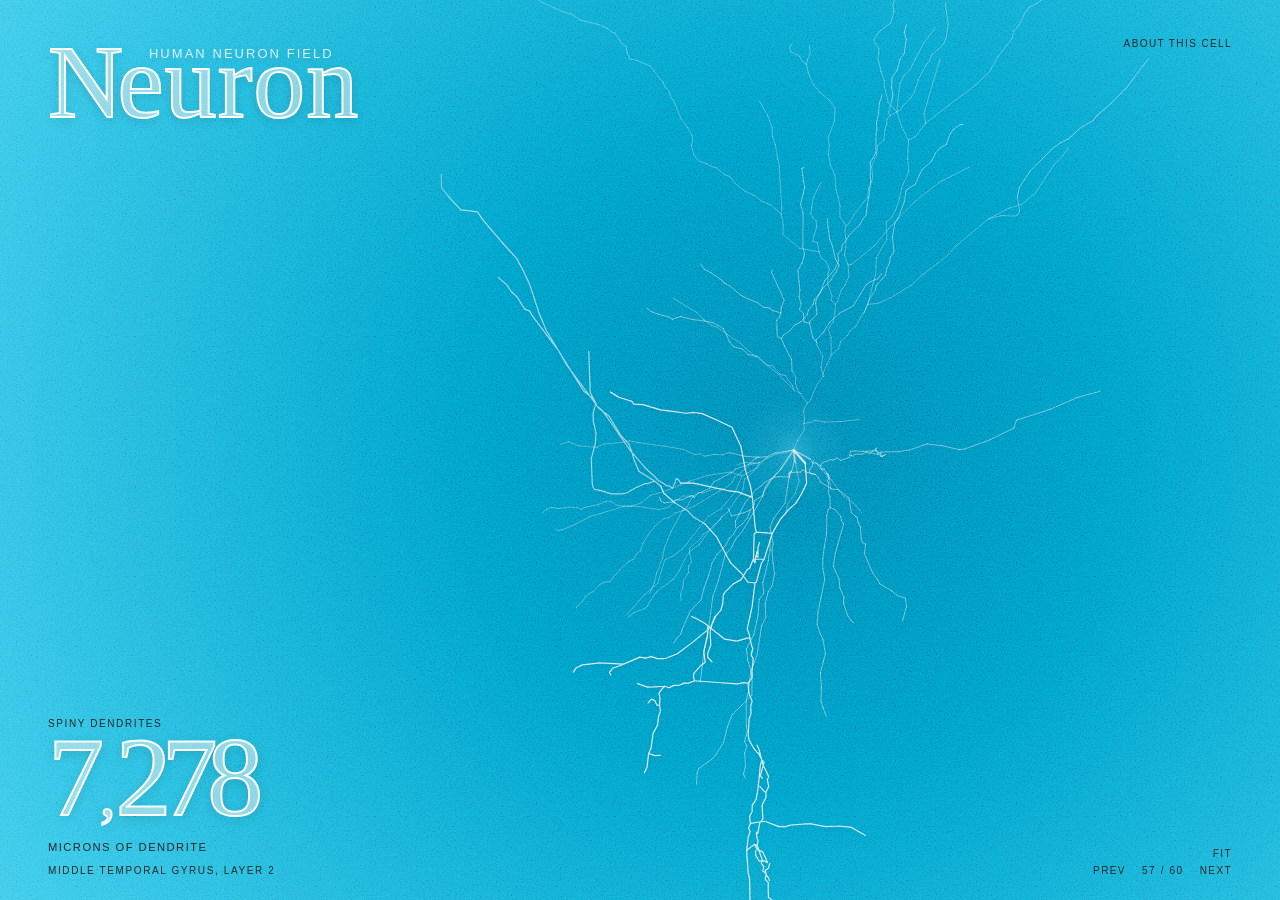
==== index.html @ 1ee70609 "15% dark drop shadow on big titles Co-Authored-By: Claude Sonnet 5.5 <noreply@anthropic.com> Claude-" ====
<!doctype html>
<html lang="en">
<head>
<meta charset="utf-8">
<meta name="viewport" content="width=device-width, initial-scale=1, viewport-fit=cover">
<meta name="theme-color" content="#00b3dc">
<title>Neuron — real human neurons, drawn from open data</title>
<meta name="description" content="Real human neurons, reconstructed by researchers and drawn here from open data. Credits on every cell.">
<link rel="icon" href="data:,">
<link rel="stylesheet" href="style.css?v=29">
</head>
<body>
<main class="neuron-app">
  <canvas id="field" aria-label="A human neuron drawn in three dimensions. Drag to rotate."></canvas>
  <div class="grain" aria-hidden="true"></div>
  <div class="vignette" aria-hidden="true"></div>

  <header class="masthead">
    <h1>N<span class="rest">euron<span class="eyebrow">Human neuron field</span></span></h1>
  </header>

  <div class="topright">
    <button class="link" id="about" aria-expanded="false" aria-controls="credit">About this cell</button>
  </div>

  <section class="reading" aria-live="polite">
    <p class="location" id="celltype">Loading</p>
    <div class="primary-reading">
      <span class="length" id="length">—</span>
      <span class="unit">microns of dendrite</span>
    </div>
    <p class="trend" id="region"></p>
  </section>

  <aside class="credit" id="credit" hidden>
    <button class="close" id="closeCredit" aria-label="Close">Close</button>
    <p class="eyebrow">Credit</p>
    <dl id="creditList"></dl>
    <p class="fine" id="creditFine"></p>
  </aside>

  <footer class="footer">
    <button class="link" id="fit" aria-label="Fit the whole cell on screen">Fit</button>
    <span class="controls">
      <button class="link" id="prev" aria-label="Previous cell">Prev</button>
      <span id="count"></span>
      <button class="link" id="next" aria-label="Next cell">Next</button>
    </span>
  </footer>

  <p class="offline-notice" id="offline" hidden>Could not load the neuron data. Try again in a moment.</p>
  <noscript><p class="no-script">Neuron needs JavaScript enabled to draw the cells.</p></noscript>
</main>
<script src="app.js?v=29"></script>
</body>
</html>
---- style.css ----
:root{--orange:#ffffff;
  --blue:#00b3dc;--blue-deep:#008eb7;--blue-light:#30c7e7;
  --white:#fff;--white-soft:rgba(255,255,255,.82);--white-muted:rgba(255,255,255,.64);
  --white-faint:rgba(255,255,255,.32);--line:rgba(255,255,255,.34);
  --safe-top:max(1.5rem,env(safe-area-inset-top));--safe-bottom:max(1.35rem,env(safe-area-inset-bottom));
}
*{box-sizing:border-box}
html,body{margin:0;height:100%;background:var(--blue);color:var(--white);
  font-family:"Helvetica Neue",Helvetica,Arial,sans-serif;-webkit-font-smoothing:antialiased;overflow:hidden}
.neuron-app{position:fixed;inset:0;overflow:hidden;
  background:radial-gradient(circle at 62% 50%,rgba(255,255,255,.2) 0%,rgba(255,255,255,.05) 31%,transparent 67%),
  linear-gradient(158deg,#00b3dc 0%,#00a8d3 47%,#008eb7 100%)}
#field{position:absolute;inset:0;width:100%;height:100%;touch-action:none;cursor:grab}
#field:active{cursor:grabbing}
.grain{position:absolute;inset:0;z-index:3;pointer-events:none;opacity:.075;mix-blend-mode:soft-light;
  background-image:url("data:image/svg+xml,%3Csvg xmlns='http://www.w3.org/2000/svg' width='220' height='220'%3E%3Cfilter id='n'%3E%3CfeTurbulence type='fractalNoise' baseFrequency='.85' numOctaves='4' stitchTiles='stitch'/%3E%3C/filter%3E%3Crect width='100%25' height='100%25' filter='url(%23n)' opacity='.9'/%3E%3C/svg%3E")}
.vignette{position:absolute;inset:0;z-index:2;pointer-events:none;
  background:linear-gradient(180deg,rgba(0,87,117,.21) 0%,rgba(0,147,185,.02) 25%,transparent 54%,rgba(0,82,109,.25) 100%),
  radial-gradient(circle at center,transparent 45%,rgba(0,86,114,.17) 100%)}
.eyebrow,.location,.unit,.footer,.trend,.next-event,.offline-notice,.link,.credit dt{
  font-size:.625rem;font-weight:500;letter-spacing:.16em;line-height:1.5;text-transform:uppercase;color:var(--white-muted)}
.masthead{position:absolute;z-index:4;top:calc(var(--safe-top) + .55rem);left:1.5rem;pointer-events:none;}
h1 .rest{position:relative;display:inline-block}
h1 .eyebrow{position:absolute;left:0;bottom:72.5%;font-size:.14em;white-space:nowrap;color:var(--white-soft);font-family:"Helvetica Neue",Helvetica,Arial,sans-serif;letter-spacing:.16em;line-height:1;margin:0}
.topright{position:absolute;z-index:4;top:calc(var(--safe-top) + .55rem);right:1.5rem}
.topright .link{white-space:nowrap;text-align:right;margin:0;padding:0;min-height:0}
h1,.length{font-family:Georgia,"Times New Roman",serif;font-weight:400;margin:0;color:var(--orange)}
h1{font-size:clamp(3rem,13vw,6.5rem);letter-spacing:-.055em;line-height:.9;margin-top:.15rem}
.reading{position:absolute;z-index:4;left:1.5rem;bottom:var(--safe-bottom);width:min(19rem,calc(100% - 3rem));pointer-events:none}
.location{margin:0 0 .15rem;color:var(--white-muted)}
.primary-reading{display:flex;flex-direction:column;align-items:flex-start;gap:.6rem}
.length{font-size:clamp(4.5rem,21vw,7rem);letter-spacing:-.09em;line-height:.78;font-variant-numeric:tabular-nums}
.unit{font-size:.7rem;letter-spacing:.13em;margin:0;position:relative;top:.5rem}
.trend{max-width:calc(100vw - 12rem);margin:1rem 0 0;color:var(--white-soft)}
.next-event{margin-top:1.3rem;padding-top:.7rem;border-top:1px solid var(--line);display:flex;flex-direction:column;gap:.55rem}
.link{background:none;border:0;padding:.25rem 0;font:inherit;font-size:.625rem;font-weight:500;letter-spacing:.14em;
  text-transform:uppercase;color:var(--white-muted);cursor:pointer;text-align:left;min-height:2rem}
.link:hover,.link[aria-expanded="true"]{color:var(--white)}
.link:focus-visible,.close:focus-visible,a:focus-visible{outline:1px solid var(--white);outline-offset:3px}
.footer{position:absolute;z-index:4;right:1.5rem;bottom:var(--safe-bottom);display:flex;flex-direction:column;align-items:flex-end;gap:.15rem;text-align:right}
.controls{display:flex;gap:1rem;align-items:center}
.credit{position:absolute;z-index:5;left:1.5rem;right:1.5rem;bottom:calc(var(--safe-bottom) + 4.2rem);max-height:62vh;overflow:auto;
  padding:1rem 1.1rem 1.1rem;border:1px solid rgba(255,255,255,.36);background:rgba(0,119,154,.35);
  backdrop-filter:blur(8px);-webkit-backdrop-filter:blur(8px);color:var(--white-soft);font-size:.8rem;line-height:1.5}
.credit[hidden]{display:none}
.reading{transition:opacity .35s}
.neuron-app.open .reading{opacity:0;pointer-events:none}
.credit .eyebrow{margin:0 0 .6rem}
.credit dl{margin:0;display:grid;grid-template-columns:7.5rem 1fr;gap:.45rem .9rem}
.credit dt{padding-top:.15rem}.credit dd{margin:0;color:var(--white)}
.credit a{color:var(--white);text-decoration:underline;text-underline-offset:3px;text-decoration-color:var(--white-faint)}
.credit .fine{margin:.9rem 0 0;font-size:.7rem;color:var(--white-muted)}
.close{position:absolute;top:.6rem;right:.8rem;background:none;border:0;color:var(--white-muted);font:inherit;font-size:.625rem;
  letter-spacing:.14em;text-transform:uppercase;cursor:pointer}
.offline-notice{position:absolute;z-index:5;left:1.5rem;bottom:calc(var(--safe-bottom) + 3.1rem);padding:.7rem .8rem;
  border:1px solid rgba(255,255,255,.36);background:rgba(0,119,154,.35);color:var(--white-soft);backdrop-filter:blur(8px)}
.offline-notice[hidden]{display:none}
.no-script{position:absolute;z-index:9;margin:1rem;padding:1rem;background:#fff;color:#008eb7;font-size:.85rem;line-height:1.45}
@media (min-width:700px){
  .trend{max-width:none}
  .reading{width:min(19rem,calc(100% - 6rem))}.masthead,.reading{left:3rem}.footer{right:3rem}.topright{right:3rem}
  .credit{left:auto;right:3rem;width:min(28rem,calc(100% - 6rem));bottom:auto;top:50%;transform:translateY(-45%);max-height:70vh}
  .offline-notice{bottom:calc(var(--safe-bottom) + 3.4rem);left:3rem;max-width:29rem}
}
@media (prefers-reduced-motion:reduce){*{transition-duration:.01ms!important;animation-duration:.01ms!important;animation-iteration-count:1!important}}

h1,.length{text-shadow:none}
.length .comma{font-size:.55em;letter-spacing:0;margin-left:.1em}
h1 .rest{letter-spacing:.01em}
.footer .link{min-height:0;padding:0}
h1,.length{color:rgba(255,255,255,.5);-webkit-text-stroke:1px #fff;paint-order:stroke fill}
h1 .eyebrow{-webkit-text-stroke:0}
h1,.length{-webkit-text-stroke:2px #fff;paint-order:fill stroke}
.grain{opacity:.28;mix-blend-mode:overlay}
.grain{background-image:url("data:image/svg+xml,%3Csvg xmlns='http://www.w3.org/2000/svg' width='240' height='240'%3E%3Cfilter id='n'%3E%3CfeTurbulence type='fractalNoise' baseFrequency='.8' numOctaves='3' stitchTiles='stitch'/%3E%3CfeColorMatrix values='1.8 0 0 0 -.4 1.8 0 0 0 -.4 1.8 0 0 0 -.4 0 0 0 0 1'/%3E%3C/filter%3E%3Crect width='100%25' height='100%25' filter='url(%23n)'/%3E%3C/svg%3E");opacity:.22;mix-blend-mode:overlay}
#fit{color:transparent;-webkit-text-fill-color:transparent;background:linear-gradient(105deg,rgba(255,255,255,.55) 40%,#fff 50%,rgba(255,255,255,.55) 60%) 100% 0/250% 100% no-repeat;-webkit-background-clip:text;background-clip:text;animation:fitsweep 3.4s ease-in-out infinite}
#fit:hover{background-position:0 0;animation:none;-webkit-text-fill-color:#fff}
@keyframes fitsweep{0%,35%{background-position:100% 0}80%,100%{background-position:0 0}}
.location,.unit,.trend,.footer,.footer .link,.topright .link{color:#282828}
.link:hover,.link[aria-expanded="true"]{color:#000}
#fit{background:linear-gradient(105deg,#282828 40%,#fff 50%,#282828 60%) 100% 0/250% 100% no-repeat;-webkit-background-clip:text;background-clip:text;color:transparent;-webkit-text-fill-color:transparent}
#fit:hover{background-position:0 0;animation:none;-webkit-text-fill-color:#000}
.neuron-app{background:radial-gradient(circle at 50% 34%,#0088b3 0%,#009fc9 40%,#1fc0e6 100%)}
.vignette{background:radial-gradient(circle at 50% 34%,transparent 35%,rgba(255,255,255,.12) 100%)}
@media (min-width:700px){.neuron-app{background:radial-gradient(circle at 62% 50%,#0088b3 0%,#009fc9 38%,#25c3e8 100%)}.vignette{background:radial-gradient(circle at 62% 50%,transparent 35%,rgba(255,255,255,.12) 100%)}}
h1,.length{text-shadow:0 .03em .1em rgba(0,0,0,.15)}
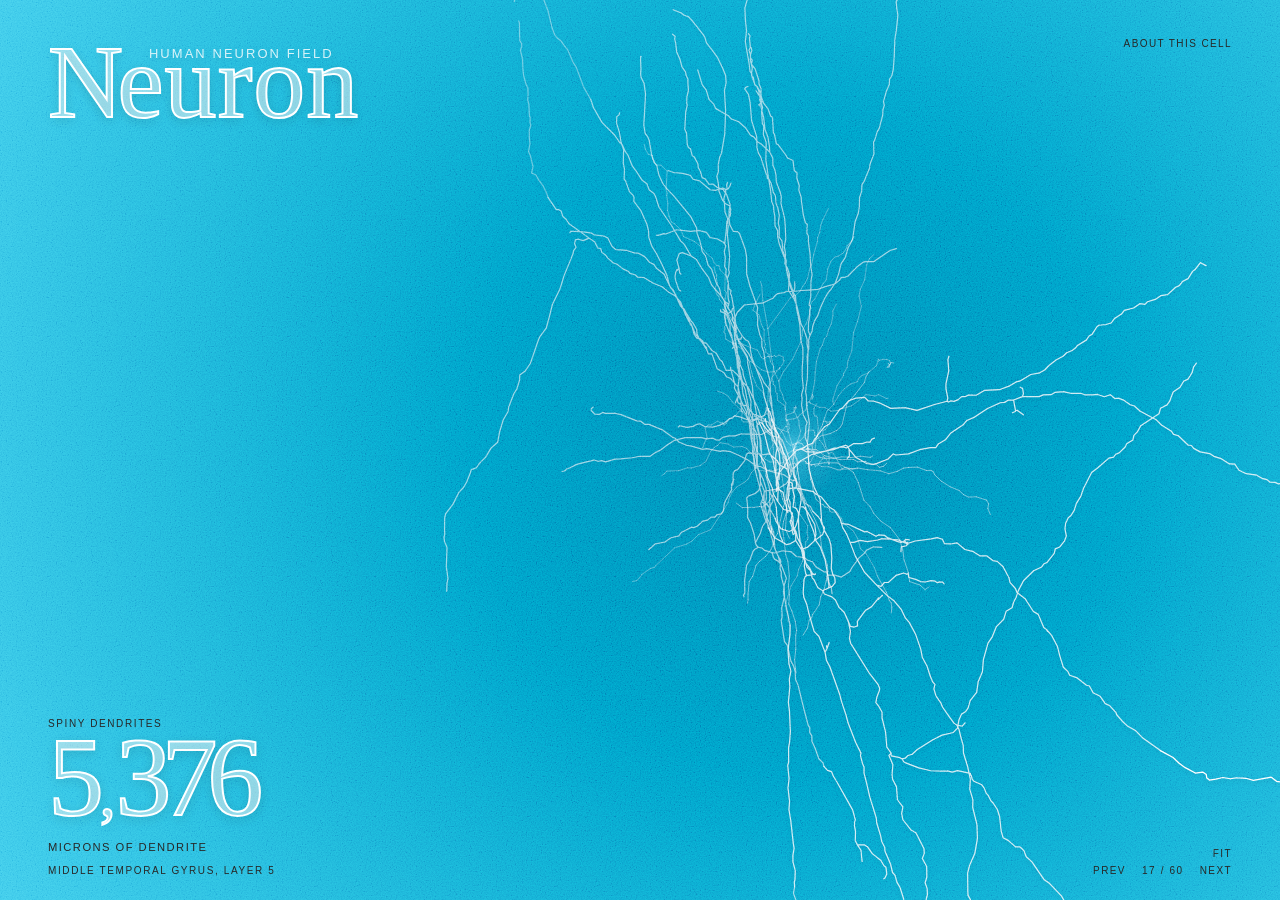
==== commit 768a7935: "Increase soma glow opacity Co-Authored-By: Claude Sonnet 5.5 <noreply@anthropic.com> Claude-Session:" ====
--- a/index.html
+++ b/index.html
@@ -7,7 +7,7 @@
 <title>Neuron — real human neurons, drawn from open data</title>
 <meta name="description" content="Real human neurons, reconstructed by researchers and drawn here from open data. Credits on every cell.">
 <link rel="icon" href="data:,">
-<link rel="stylesheet" href="style.css?v=29">
+<link rel="stylesheet" href="style.css?v=30">
 </head>
 <body>
 <main class="neuron-app">
@@ -51,6 +51,6 @@
   <p class="offline-notice" id="offline" hidden>Could not load the neuron data. Try again in a moment.</p>
   <noscript><p class="no-script">Neuron needs JavaScript enabled to draw the cells.</p></noscript>
 </main>
-<script src="app.js?v=29"></script>
+<script src="app.js?v=30"></script>
 </body>
 </html>
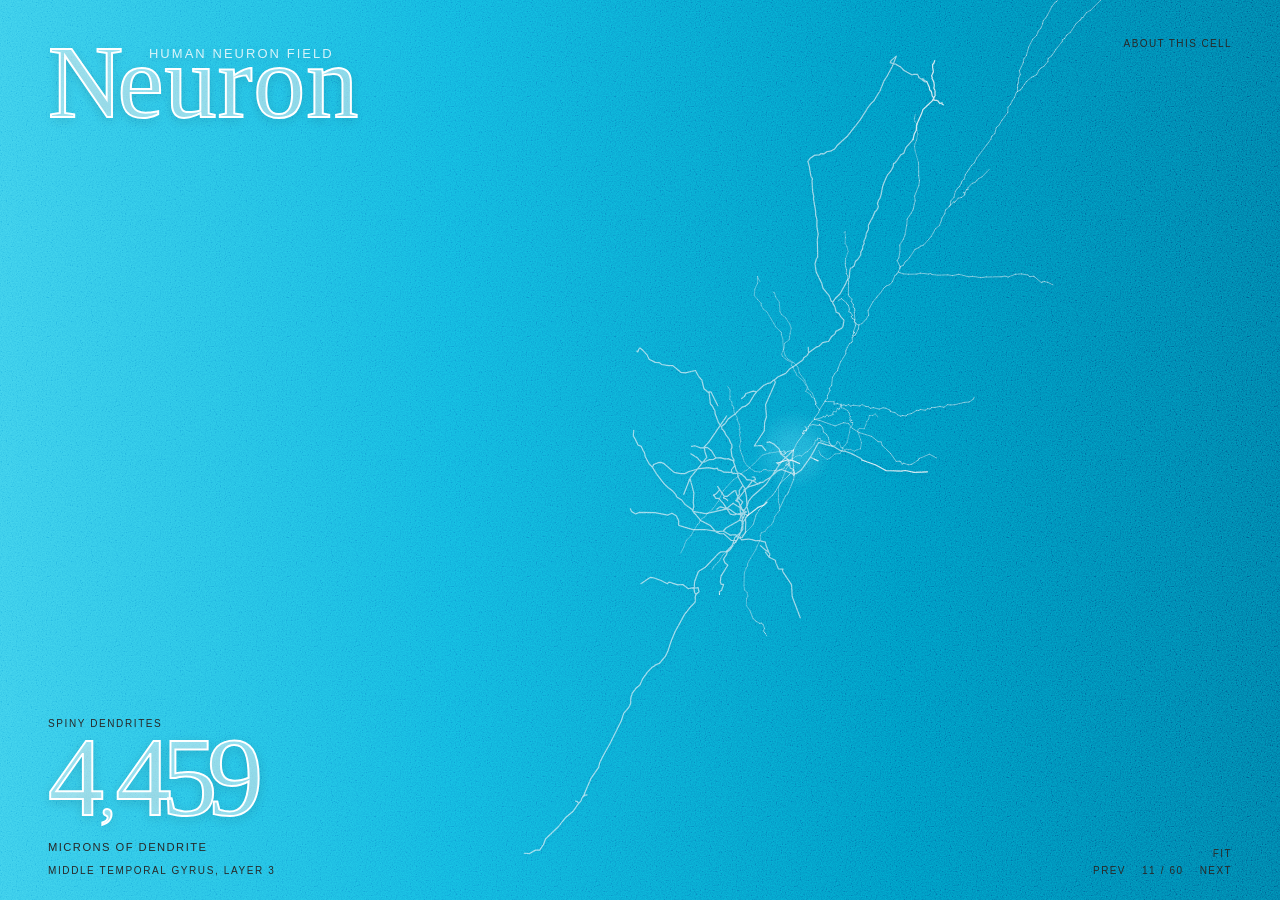
==== commit 8d3cd34f: "Linear light-left to dark-right background; softer glow Co-Authored-By: Claude Sonnet 5.5 <noreply@a" ====
--- a/index.html
+++ b/index.html
@@ -7,7 +7,7 @@
 <title>Neuron — real human neurons, drawn from open data</title>
 <meta name="description" content="Real human neurons, reconstructed by researchers and drawn here from open data. Credits on every cell.">
 <link rel="icon" href="data:,">
-<link rel="stylesheet" href="style.css?v=30">
+<link rel="stylesheet" href="style.css?v=31">
 </head>
 <body>
 <main class="neuron-app">
@@ -51,6 +51,6 @@
   <p class="offline-notice" id="offline" hidden>Could not load the neuron data. Try again in a moment.</p>
   <noscript><p class="no-script">Neuron needs JavaScript enabled to draw the cells.</p></noscript>
 </main>
-<script src="app.js?v=30"></script>
+<script src="app.js?v=31"></script>
 </body>
 </html>
--- a/style.css
+++ b/style.css
@@ -84,3 +84,6 @@
 .vignette{background:radial-gradient(circle at 50% 34%,transparent 35%,rgba(255,255,255,.12) 100%)}
 @media (min-width:700px){.neuron-app{background:radial-gradient(circle at 62% 50%,#0088b3 0%,#009fc9 38%,#25c3e8 100%)}.vignette{background:radial-gradient(circle at 62% 50%,transparent 35%,rgba(255,255,255,.12) 100%)}}
 h1,.length{text-shadow:0 .03em .1em rgba(0,0,0,.15)}
+.neuron-app,.vignette{background:none}
+.neuron-app{background:linear-gradient(90deg,#3acbea 0%,#13b4de 35%,#0096c2 70%,#007ea8 100%)}
+@media (min-width:700px){.neuron-app{background:linear-gradient(90deg,#3acbea 0%,#13b4de 35%,#0096c2 70%,#007ea8 100%)}.vignette{background:none}}
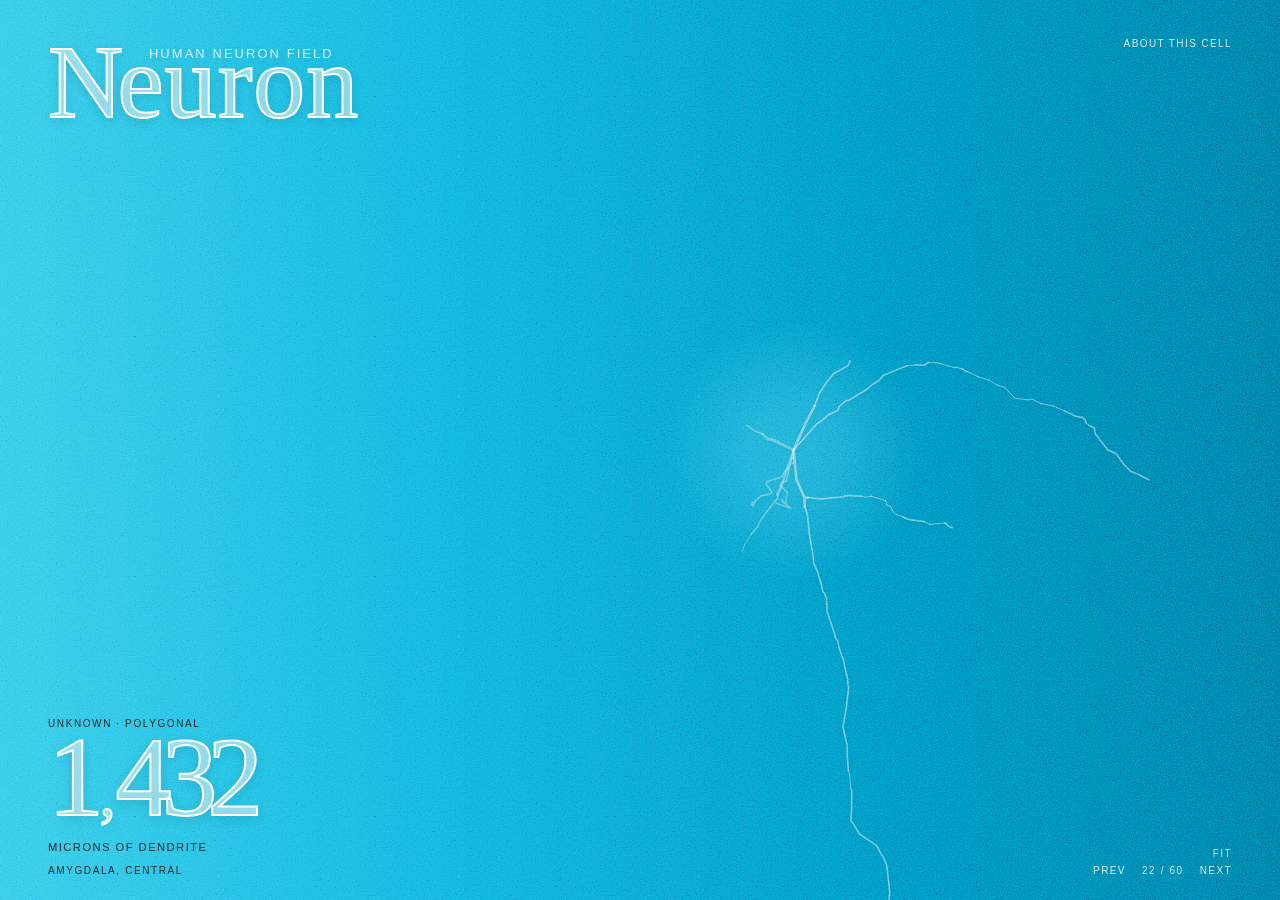
==== commit 247e963f: "Right-side labels to near-white for contrast on darker blue Co-Authored-By: Claude Sonnet 5.5 <norep" ====
--- a/index.html
+++ b/index.html
@@ -7,7 +7,7 @@
 <title>Neuron — real human neurons, drawn from open data</title>
 <meta name="description" content="Real human neurons, reconstructed by researchers and drawn here from open data. Credits on every cell.">
 <link rel="icon" href="data:,">
-<link rel="stylesheet" href="style.css?v=31">
+<link rel="stylesheet" href="style.css?v=32">
 </head>
 <body>
 <main class="neuron-app">
@@ -51,6 +51,6 @@
   <p class="offline-notice" id="offline" hidden>Could not load the neuron data. Try again in a moment.</p>
   <noscript><p class="no-script">Neuron needs JavaScript enabled to draw the cells.</p></noscript>
 </main>
-<script src="app.js?v=31"></script>
+<script src="app.js?v=32"></script>
 </body>
 </html>
--- a/style.css
+++ b/style.css
@@ -87,3 +87,7 @@
 .neuron-app,.vignette{background:none}
 .neuron-app{background:linear-gradient(90deg,#3acbea 0%,#13b4de 35%,#0096c2 70%,#007ea8 100%)}
 @media (min-width:700px){.neuron-app{background:linear-gradient(90deg,#3acbea 0%,#13b4de 35%,#0096c2 70%,#007ea8 100%)}.vignette{background:none}}
+.footer,.footer .link,.topright .link{color:rgba(255,255,255,.86)}
+.link:hover,.link[aria-expanded="true"]{color:#fff}
+#fit{background:linear-gradient(105deg,rgba(255,255,255,.7) 40%,#fff 50%,rgba(255,255,255,.7) 60%) 100% 0/250% 100% no-repeat;-webkit-background-clip:text;background-clip:text;color:transparent;-webkit-text-fill-color:transparent}
+#fit:hover{background-position:0 0;animation:none;-webkit-text-fill-color:#fff}
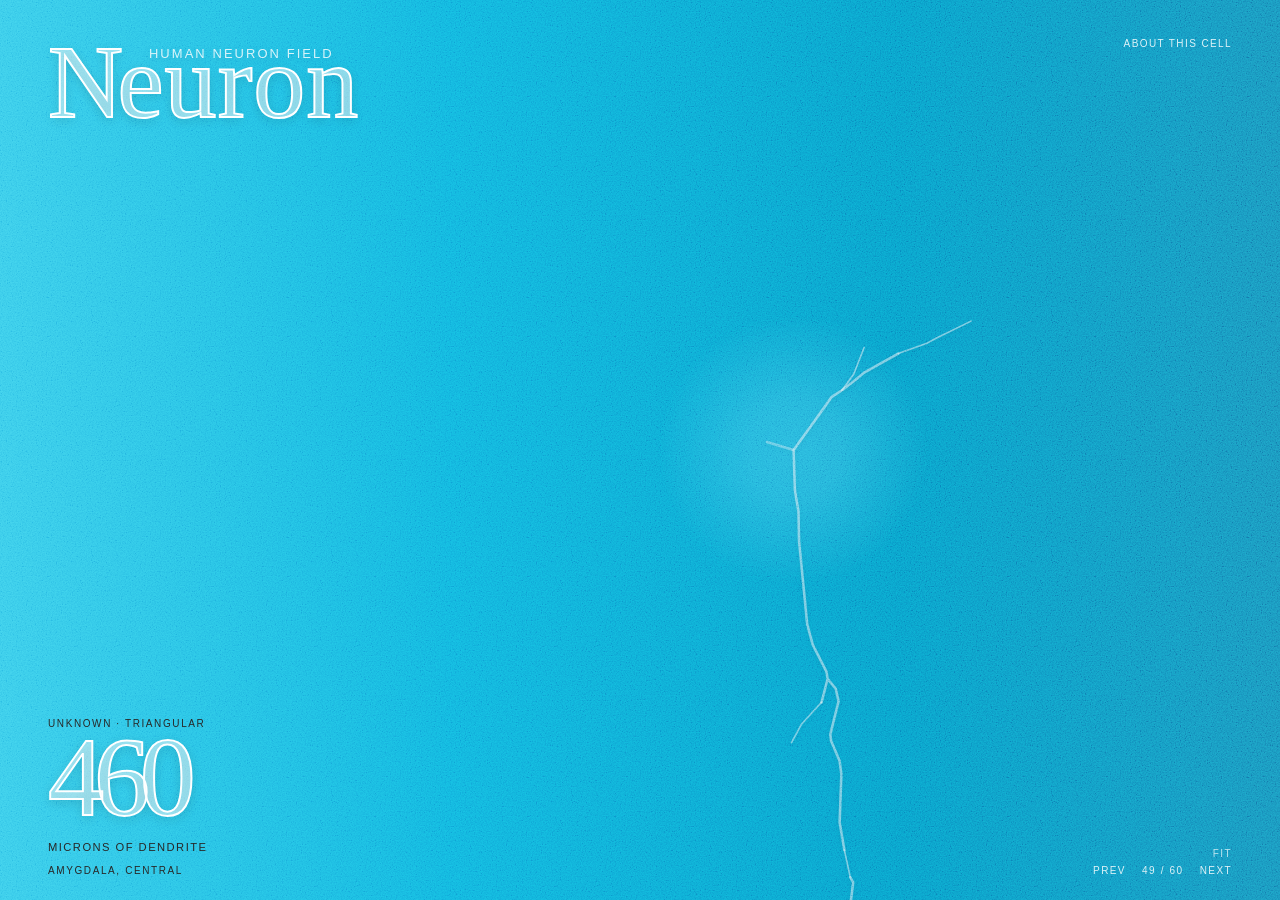
==== commit 691bc204: "Lighten right side of background a tad Co-Authored-By: Claude Sonnet 5.5 <noreply@anthropic.com> Cla" ====
--- a/index.html
+++ b/index.html
@@ -7,7 +7,7 @@
 <title>Neuron — real human neurons, drawn from open data</title>
 <meta name="description" content="Real human neurons, reconstructed by researchers and drawn here from open data. Credits on every cell.">
 <link rel="icon" href="data:,">
-<link rel="stylesheet" href="style.css?v=32">
+<link rel="stylesheet" href="style.css?v=33">
 </head>
 <body>
 <main class="neuron-app">
@@ -51,6 +51,6 @@
   <p class="offline-notice" id="offline" hidden>Could not load the neuron data. Try again in a moment.</p>
   <noscript><p class="no-script">Neuron needs JavaScript enabled to draw the cells.</p></noscript>
 </main>
-<script src="app.js?v=32"></script>
+<script src="app.js?v=33"></script>
 </body>
 </html>
--- a/style.css
+++ b/style.css
@@ -85,8 +85,8 @@
 @media (min-width:700px){.neuron-app{background:radial-gradient(circle at 62% 50%,#0088b3 0%,#009fc9 38%,#25c3e8 100%)}.vignette{background:radial-gradient(circle at 62% 50%,transparent 35%,rgba(255,255,255,.12) 100%)}}
 h1,.length{text-shadow:0 .03em .1em rgba(0,0,0,.15)}
 .neuron-app,.vignette{background:none}
-.neuron-app{background:linear-gradient(90deg,#3acbea 0%,#13b4de 35%,#0096c2 70%,#007ea8 100%)}
-@media (min-width:700px){.neuron-app{background:linear-gradient(90deg,#3acbea 0%,#13b4de 35%,#0096c2 70%,#007ea8 100%)}.vignette{background:none}}
+.neuron-app{background:linear-gradient(90deg,#3acbea 0%,#13b4de 35%,#0a9fca 70%,#1a94bd 100%)}
+@media (min-width:700px){.neuron-app{background:linear-gradient(90deg,#3acbea 0%,#13b4de 35%,#0a9fca 70%,#1a94bd 100%)}.vignette{background:none}}
 .footer,.footer .link,.topright .link{color:rgba(255,255,255,.86)}
 .link:hover,.link[aria-expanded="true"]{color:#fff}
 #fit{background:linear-gradient(105deg,rgba(255,255,255,.7) 40%,#fff 50%,rgba(255,255,255,.7) 60%) 100% 0/250% 100% no-repeat;-webkit-background-clip:text;background-clip:text;color:transparent;-webkit-text-fill-color:transparent}
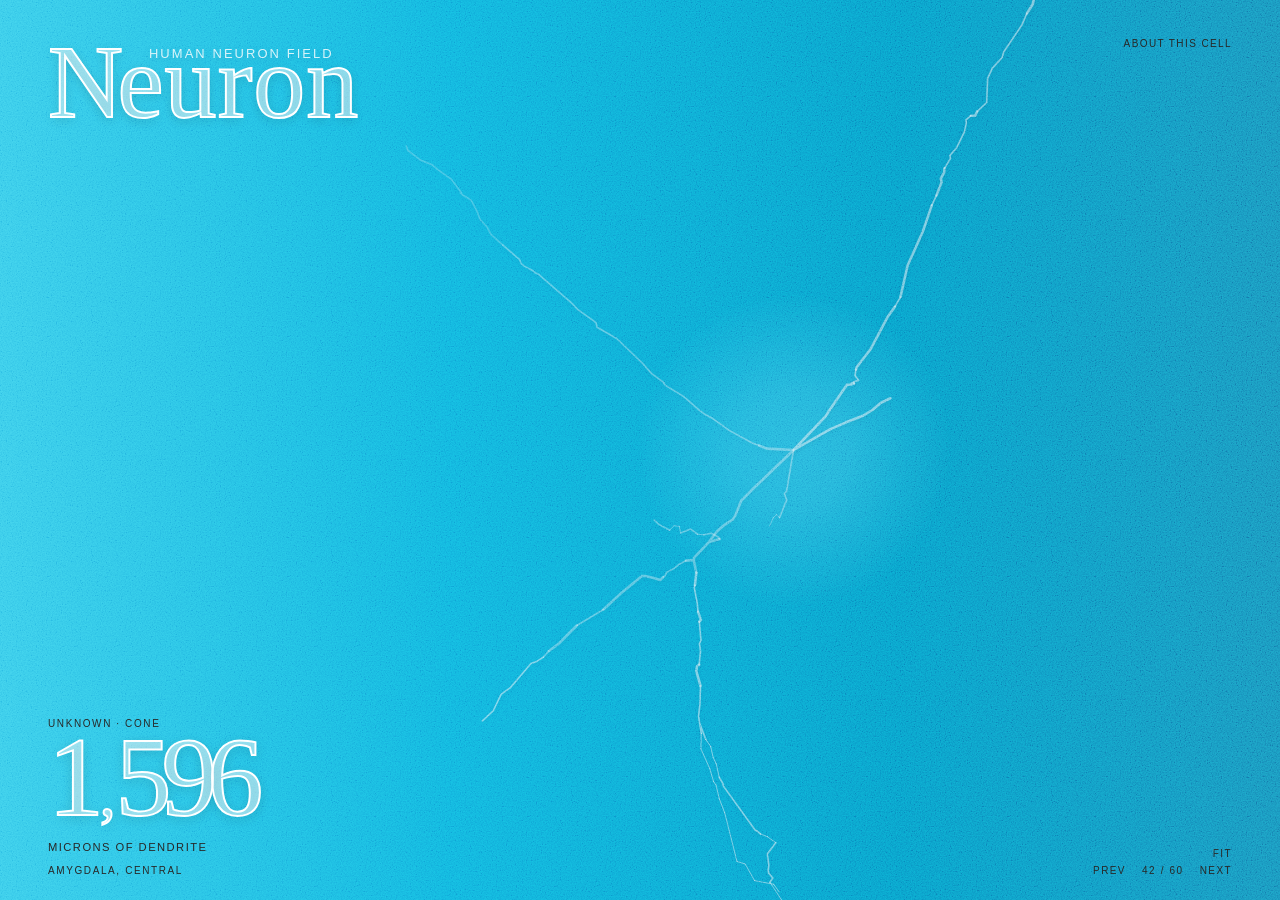
==== commit efa68956: "Restore dark grey right-side text Co-Authored-By: Claude Sonnet 5.5 <noreply@anthropic.com> Claude-S" ====
--- a/index.html
+++ b/index.html
@@ -7,7 +7,7 @@
 <title>Neuron — real human neurons, drawn from open data</title>
 <meta name="description" content="Real human neurons, reconstructed by researchers and drawn here from open data. Credits on every cell.">
 <link rel="icon" href="data:,">
-<link rel="stylesheet" href="style.css?v=33">
+<link rel="stylesheet" href="style.css?v=34">
 </head>
 <body>
 <main class="neuron-app">
@@ -51,6 +51,6 @@
   <p class="offline-notice" id="offline" hidden>Could not load the neuron data. Try again in a moment.</p>
   <noscript><p class="no-script">Neuron needs JavaScript enabled to draw the cells.</p></noscript>
 </main>
-<script src="app.js?v=33"></script>
+<script src="app.js?v=34"></script>
 </body>
 </html>
--- a/style.css
+++ b/style.css
@@ -87,7 +87,3 @@
 .neuron-app,.vignette{background:none}
 .neuron-app{background:linear-gradient(90deg,#3acbea 0%,#13b4de 35%,#0a9fca 70%,#1a94bd 100%)}
 @media (min-width:700px){.neuron-app{background:linear-gradient(90deg,#3acbea 0%,#13b4de 35%,#0a9fca 70%,#1a94bd 100%)}.vignette{background:none}}
-.footer,.footer .link,.topright .link{color:rgba(255,255,255,.86)}
-.link:hover,.link[aria-expanded="true"]{color:#fff}
-#fit{background:linear-gradient(105deg,rgba(255,255,255,.7) 40%,#fff 50%,rgba(255,255,255,.7) 60%) 100% 0/250% 100% no-repeat;-webkit-background-clip:text;background-clip:text;color:transparent;-webkit-text-fill-color:transparent}
-#fit:hover{background-position:0 0;animation:none;-webkit-text-fill-color:#fff}
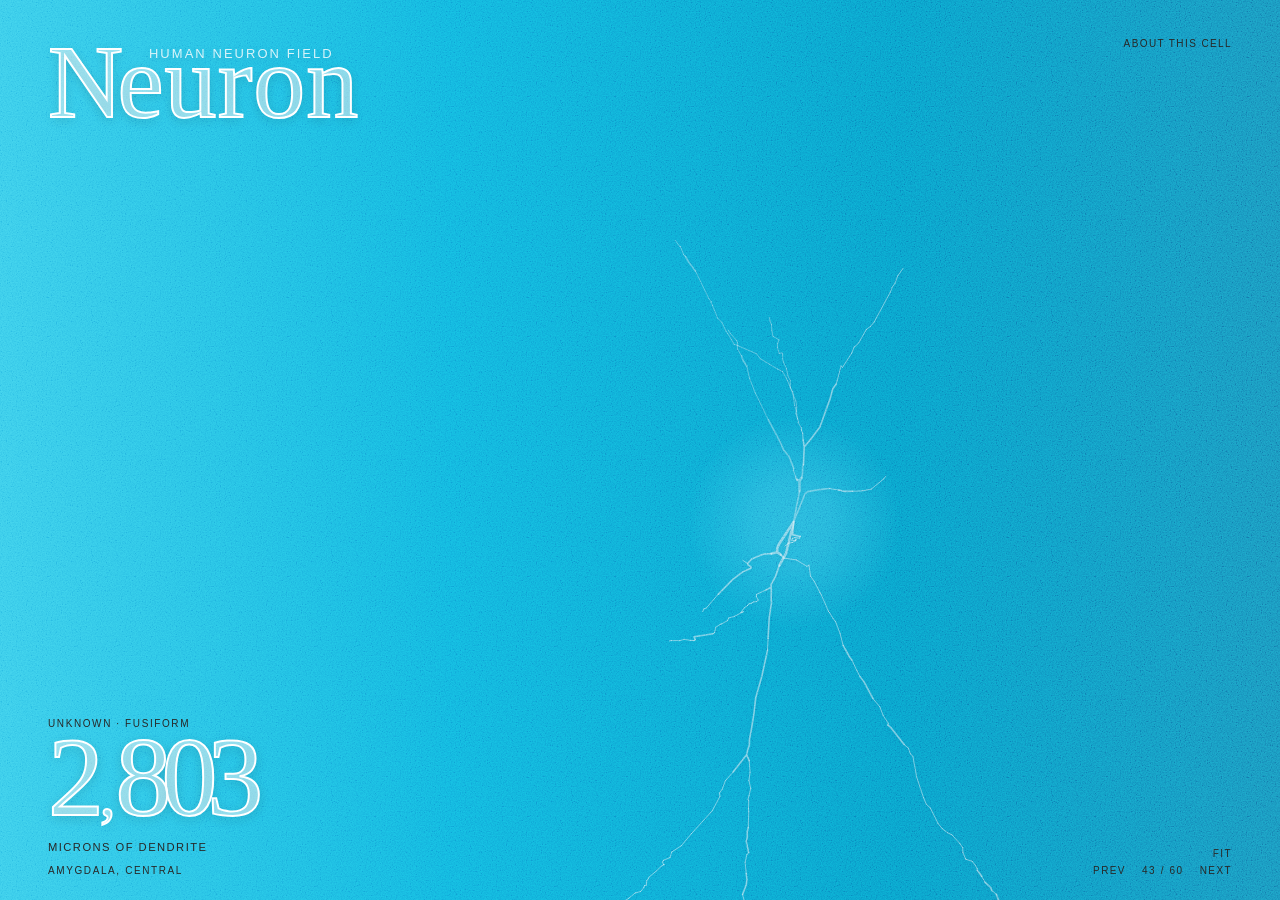
==== commit 49b787c6: "Move cell center down on desktop and phone Co-Authored-By: Claude Sonnet 5.5 <noreply@anthropic.com>" ====
--- a/index.html
+++ b/index.html
@@ -7,7 +7,7 @@
 <title>Neuron — real human neurons, drawn from open data</title>
 <meta name="description" content="Real human neurons, reconstructed by researchers and drawn here from open data. Credits on every cell.">
 <link rel="icon" href="data:,">
-<link rel="stylesheet" href="style.css?v=34">
+<link rel="stylesheet" href="style.css?v=35">
 </head>
 <body>
 <main class="neuron-app">
@@ -51,6 +51,6 @@
   <p class="offline-notice" id="offline" hidden>Could not load the neuron data. Try again in a moment.</p>
   <noscript><p class="no-script">Neuron needs JavaScript enabled to draw the cells.</p></noscript>
 </main>
-<script src="app.js?v=34"></script>
+<script src="app.js?v=35"></script>
 </body>
 </html>
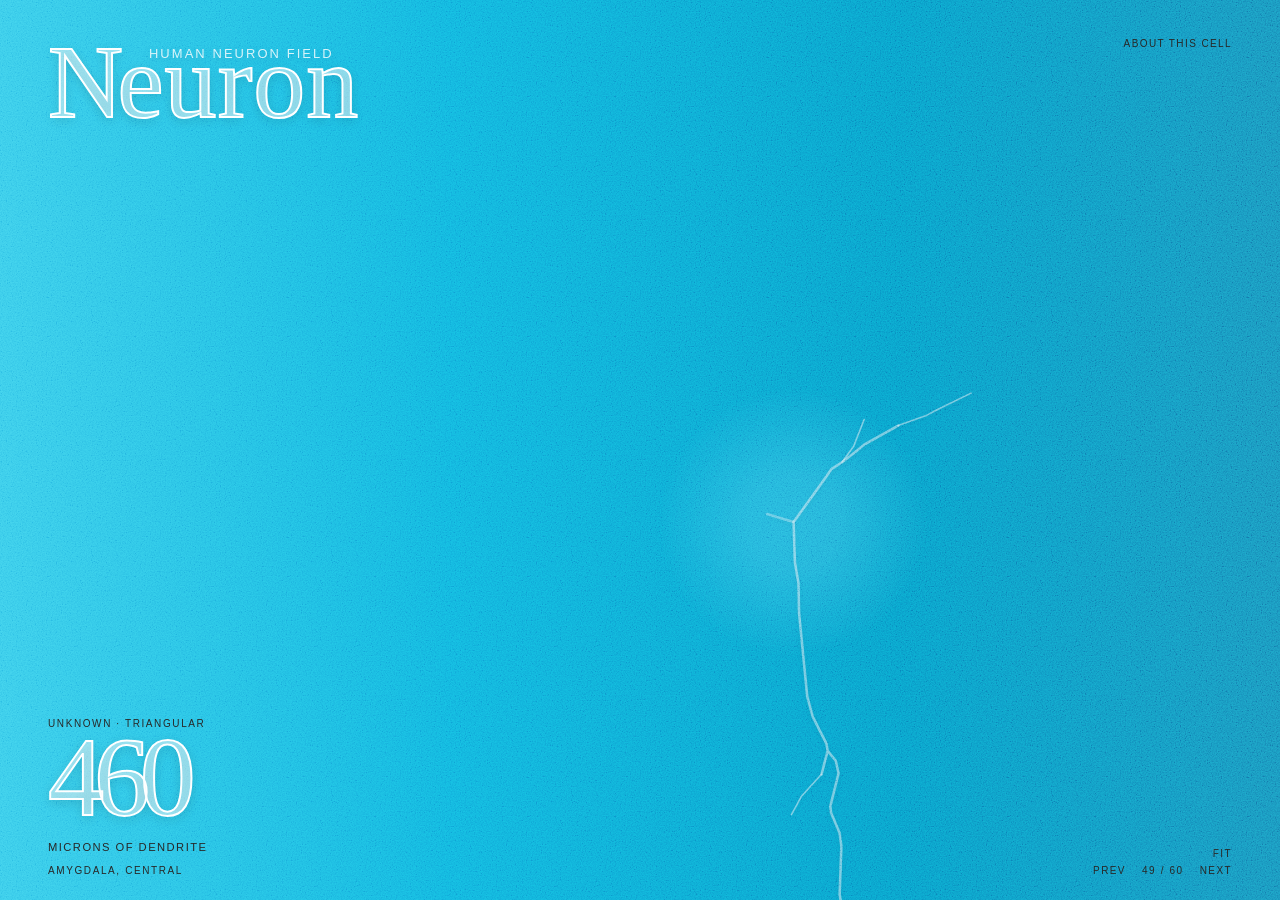
==== commit 8b749ca3: "Light pulses travel outward along branches at varied speeds and times Co-Authored-By: Claude Sonnet " ====
--- a/index.html
+++ b/index.html
@@ -7,7 +7,7 @@
 <title>Neuron — real human neurons, drawn from open data</title>
 <meta name="description" content="Real human neurons, reconstructed by researchers and drawn here from open data. Credits on every cell.">
 <link rel="icon" href="data:,">
-<link rel="stylesheet" href="style.css?v=35">
+<link rel="stylesheet" href="style.css?v=36">
 </head>
 <body>
 <main class="neuron-app">
@@ -51,6 +51,6 @@
   <p class="offline-notice" id="offline" hidden>Could not load the neuron data. Try again in a moment.</p>
   <noscript><p class="no-script">Neuron needs JavaScript enabled to draw the cells.</p></noscript>
 </main>
-<script src="app.js?v=35"></script>
+<script src="app.js?v=36"></script>
 </body>
 </html>
